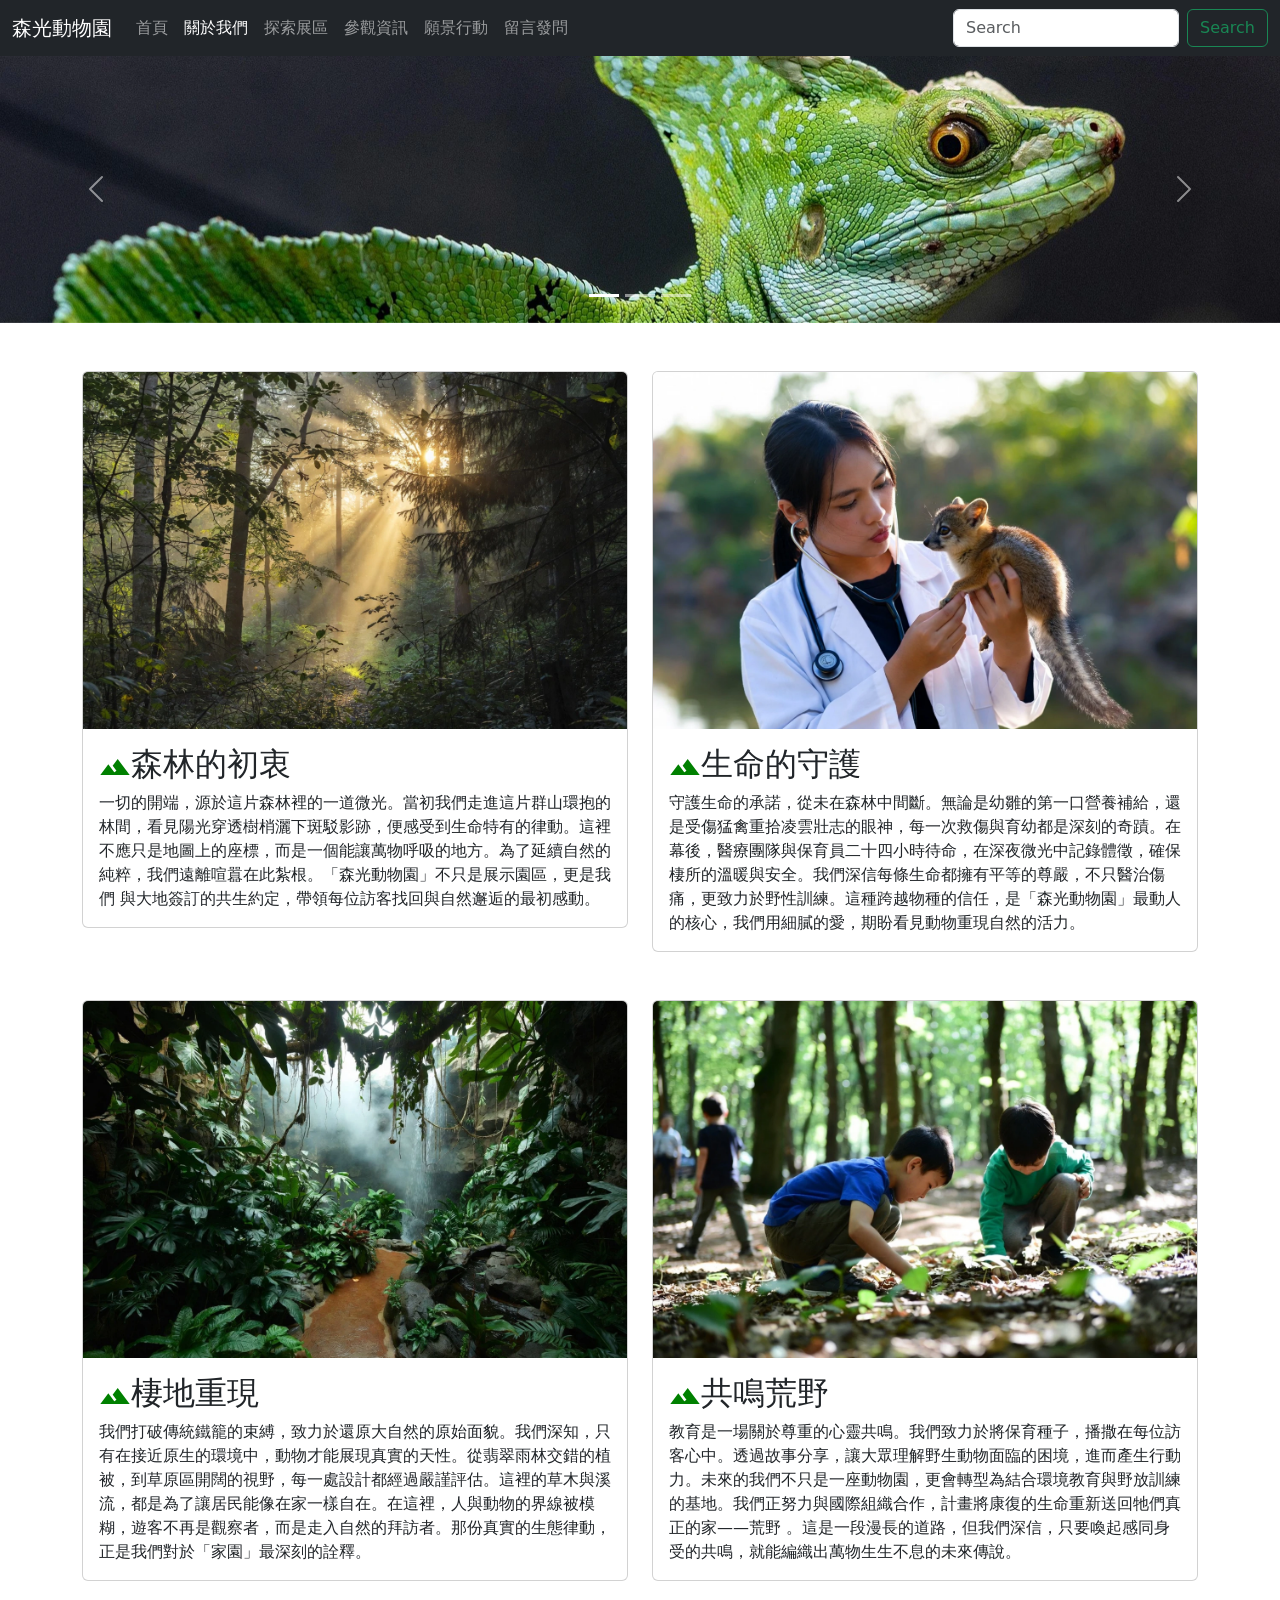
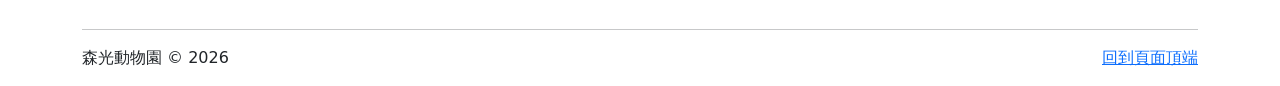
==== about.html @ 8e4613d2 "Add files via upload" ====
<!-- 宣告網頁文件是HTML5格式 -->
<!doctype html>
<!-- 網頁所屬地區的語言 -->
<html lang="zh-Hant-TW">
<!-- 檔頭 -->

<head>
  <!-- 文字編碼 -->
  <meta charset="utf-8">
  <!-- RWD響應式網站 -->
  <meta name="viewport" content="width=device-width, initial-scale=1">
  <!-- 網站作者(擁有者)、品牌名稱 -->
  <meta name="author" content="森光動物園">
  <!-- 網頁描述，網頁內容濃縮，可透過ChatGPT協助生成 -->
  <meta name="description" content="森光動物園致力於棲地重現與生命守護，透過還原自然環境與環境教育，帶領訪客走入萬物共生的奇蹟，共同編織荒野保育與永續未來的動人傳說。">
  <!-- 網頁編輯器 -->
  <meta name="generator" content="Visual Studio Code">
  <!-- 網頁關鍵字，網頁內容提取，可透過ChatGPT協助提取 -->
  <meta name="keywords" content="森光動物園,棲地重現,生命守護,自然環境還原,環境教育,萬物共生,荒野保育,永續未來,生態教育,動物園推薦">
  <!-- favicon品牌logo，第一行針對IE和其他瀏覽器，第二行針對IE之外的瀏覽器 -->
  <link rel="shortcut icon" href="favicon.ico" type="image/x-icon">
  <link rel="icon" href="favicon.ico" type="image/x-icon">
  <!-- 網頁標題，包含網站名稱和網頁名稱-->
  <title>森光動物園-關於我們</title>
  <!-- Boothstrap雲端CSS外部檔 -->
  <link href="https://cdn.jsdelivr.net/npm/bootstrap@5.3.8/dist/css/bootstrap.min.css" rel="stylesheet"
    integrity="sha384-sRIl4kxILFvY47J16cr9ZwB07vP4J8+LH7qKQnuqkuIAvNWLzeN8tE5YBujZqJLB" crossorigin="anonymous">
  <!-- 自訂的CSS -->
  <link rel="stylesheet" href="css/custom.css">
  <!-- GOogleIconFonts網頁小圖示 -->
  <link rel="stylesheet" href="https://fonts.googleapis.com/icon?family=Material+Icons">
  <!--GA追蹤碼  -->
  <!-- Google tag (gtag.js) -->
  <script async src="https://www.googletagmanager.com/gtag/js?id=G-NFK6RYYWR0"></script>
  <script>
    window.dataLayer = window.dataLayer || [];
    function gtag() { dataLayer.push(arguments); }
    gtag('js', new Date());

    gtag('config', 'G-NFK6RYYWR0');
  </script>
</head>
<!-- 網頁本文 -->

<body>
  <!-- 首頁 -->
  <header>
    <nav class="navbar navbar-expand-lg bg-dark navbar-dark">
      <div class="container-fluid">
        <a class="navbar-brand" href="index.html">森光動物園</a>
        <button class="navbar-toggler" type="button" data-bs-toggle="collapse" data-bs-target="#navbarSupportedContent"
          aria-controls="navbarSupportedContent" aria-expanded="false" aria-label="Toggle navigation">
          <span class="navbar-toggler-icon"></span>
        </button>
        <div class="collapse navbar-collapse" id="navbarSupportedContent">
          <ul class="navbar-nav me-auto mb-2 mb-lg-0">
            <li class="nav-item">
              <a class="nav-link" href="index.html">首頁</a>
            </li>
            <li class="nav-item">
              <a class="nav-link active" aria-current="page" href="about.html">關於我們</a>
            </li>
            <li class="nav-item">
              <a class="nav-link" href="explore.html">探索展區</a>
            </li>
            <li class="nav-item">
              <a class="nav-link" href="info.html">參觀資訊</a>
            </li>
            <li class="nav-item">
              <a class="nav-link" href="vision.html">願景行動</a>
            </li>
            <li class="nav-item">
              <a class="nav-link" href="https://toolkit.url.com.tw/bbs/index.php?email=bbs@trial-162231.url.tw" target="_blank">留言發問</a>
            </li>
          </ul>
          <form class="d-flex" role="search">
            <input class="form-control me-2" type="search" placeholder="Search" aria-label="Search" />
            <button class="btn btn-outline-success" type="submit">Search</button>
          </form>
        </div>
      </div>
    </nav>
  </header>
  <main>
    <!-- 輪播圖外層 -->
    <div id="carouselExampleIndicators" class="carousel slide">
      <div class="carousel-indicators">
        <button type="button" data-bs-target="#carouselExampleIndicators" data-bs-slide-to="0" class="active"
          aria-current="true" aria-label="Slide 1"></button>
        <button type="button" data-bs-target="#carouselExampleIndicators" data-bs-slide-to="1"
          aria-label="Slide 2"></button>
        <button type="button" data-bs-target="#carouselExampleIndicators" data-bs-slide-to="2"
          aria-label="Slide 3"></button>
      </div>
      <div class="carousel-inner">
        <div class="carousel-item active">
          <img src="images/index/yancabrera-basilisk-5951351_1920.webp" class="d-block w-100" alt="綠色大蜥蜴" title="綠色大蜥蜴"
            aria-lable="綠色大蜥蜴">
        </div>
        <div class="carousel-item">
          <img src="images/index/anilsharma26-dusky-leaf-monkeys-6933043_1920.webp" class="d-block w-100" alt="動物園黃葉猴"
            title="動物園黃葉猴" aria-lable="動物園黃葉猴">
        </div>
        <div class="carousel-item">
          <img src="images/index/lwittsieker-capybara-8209095_1920.webp" class="d-block w-100" alt="動物園水豚" title="動物園水豚"
            aria-lable="動物園水豚">
        </div>
      </div>
      <button class="carousel-control-prev" type="button" data-bs-target="#carouselExampleIndicators"
        data-bs-slide="prev">
        <span class="carousel-control-prev-icon" aria-hidden="true"></span>
        <span class="visually-hidden">Previous</span>
      </button>
      <button class="carousel-control-next" type="button" data-bs-target="#carouselExampleIndicators"
        data-bs-slide="next">
        <span class="carousel-control-next-icon" aria-hidden="true"></span>
        <span class="visually-hidden">Next</span>
      </button>
    </div>
    <div class="container">
      <div class="row">
        <div class="col-lg-6">
          <div class="card mt-5">
            <img src="images/about/forest-morning-sun-rays.webp" class="card-img-top" alt="森林的一道微光" title="森林的一道微光"
              ari-lable="森林的一道微光">
            <div class="card-body">
              <h2 class="card-title"><i class="material-icons"
                  style="font-size:2rem;color:green; vertical-align: text-bottom;">filter_hdr</i>森林的初衷</h5>
                <p class="card-text">
                  一切的開端，源於這片森林裡的一道微光。當初我們走進這片群山環抱的林間，看見陽光穿透樹梢灑下斑駁影跡，便感受到生命特有的律動。這裡不應只是地圖上的座標，而是一個能讓萬物呼吸的地方。為了延續自然的純粹，我們遠離喧囂在此紮根。「森光動物園」不只是展示園區，更是我們<span
                    class="text-pink"> 與大地簽訂的共生約定</span>，帶領每位訪客找回與自然邂逅的最初感動。</p>
            </div>
          </div>
        </div>
        <div class="col-lg-6">
          <div class="card mt-5">
            <img src="images/about/vet-checking-small-wild-animal.webp" class="card-img-top" alt="醫療團退的保育員守護生命"
              title="醫療團退的保育員守護生命" ari-lable="醫療團退的保育員守護生命">
            <div class="card-body">
              <h2 class="card-title"><i class="material-icons"
                  style="font-size:2rem;color:green; vertical-align: text-bottom;">filter_hdr</i>生命的守護</h2>
              <p class="card-text">
                守護生命的承諾，從未在森林中間斷。無論是幼雛的第一口營養補給，還是受傷猛禽重拾凌雲壯志的眼神，每一次救傷與育幼都是深刻的奇蹟。在幕後，<span
                  class="text-pink">醫療團隊與保育員二十四小時待命</span>，在深夜微光中記錄體徵，確保棲所的溫暖與安全。我們深信每條生命都擁有平等的尊嚴，不只醫治傷痛，更致力於野性訓練。這種跨越物種的信任，是「森光動物園」最動人的核心，我們用細膩的愛，期盼看見動物重現自然的活力。
              </p>
            </div>
          </div>
        </div>
        <div class="col-lg-6">
          <div class="card mt-5">
            <img src="images/about/immersion-zoo-design-rainforest.webp" class="card-img-top" alt="沉浸式動物園雨林"
              title="沉浸式動物園雨林" ari-lable="沉浸式動物園雨林">
            <div class="card-body">
              <h2 class="card-title"><i class="material-icons"
                  style="font-size:2rem;color:green; vertical-align: text-bottom;">filter_hdr</i>棲地重現</h2>
              <p class="card-text">
                我們打破傳統鐵籠的束縛，致力於還原大自然的原始面貌。我們深知，只有在接近原生的環境中，動物才能展現真實的天性。從翡翠雨林交錯的植被，到草原區開闊的視野，每一處設計都經過嚴謹評估。這裡的草木與溪流，都是為了讓居民能像在家一樣自在。在這裡，人與動物的界線被模糊，遊客不再是觀察者，而是走入自然的拜訪者。<span
                  class="text-pink">那份真實的生態律動</span>，正是我們對於「家園」最深刻的詮釋。</p>
            </div>
          </div>
        </div>
        <div class="col-lg-6">
          <div class="card mt-5">
            <img src="images/about/kids nature exploration forest.webp" class="card-img-top" alt="森林的一道微光"
              title="森林的一道微光" ari-lable="森林的一道微光">
            <div class="card-body">
              <h2 class="card-title"><i class="material-icons"
                  style="font-size:2rem;color:green; vertical-align: text-bottom;">filter_hdr</i>共鳴荒野</h2>
              <p class="card-text">
              教育是一場關於尊重的心靈共鳴。我們致力於將保育種子，播撒在每位訪客心中。透過故事分享，讓大眾理解野生動物面臨的困境，進而產生行動力。未來的我們不只是一座動物園，更會轉型為結合環境教育與野放訓練的基地。我們正努力與國際組織合作，計畫將康復的生命<span class="text-pink">重新送回牠們真正的家——荒野 </span>。這是一段漫長的道路，但我們深信，只要喚起感同身受的共鳴，就能編織出萬物生生不息的未來傳說。
                 </p>
            </div>
          </div>
        </div>

      </div>
    </div>
    <!-- <p><iframe src="https://www.google.com/maps/d/embed?mid=1Gw4lK6oyBhxYpN2qsZ4STlYbp99zUgQ&ehbc=2E312F" width="640" height="480"></iframe> -->

    </div>
    <footer class="container mt-5">
      <hr>
      <p class="float-end">
        <a href="#top" class="btn-dark-gold">回到頁面頂端</a>
      </p>

      <p>森光動物園 &copy; 2026</p>
    </footer>
  </main>
  <!-- Bootstrap雲端JS外部檔 -->
  <script src="https://cdn.jsdelivr.net/npm/bootstrap@5.3.8/dist/js/bootstrap.bundle.min.js"
    integrity="sha384-FKyoEForCGlyvwx9Hj09JcYn3nv7wiPVlz7YYwJrWVcXK/BmnVDxM+D2scQbITxI"
    crossorigin="anonymous"></script>
</body>

</html>
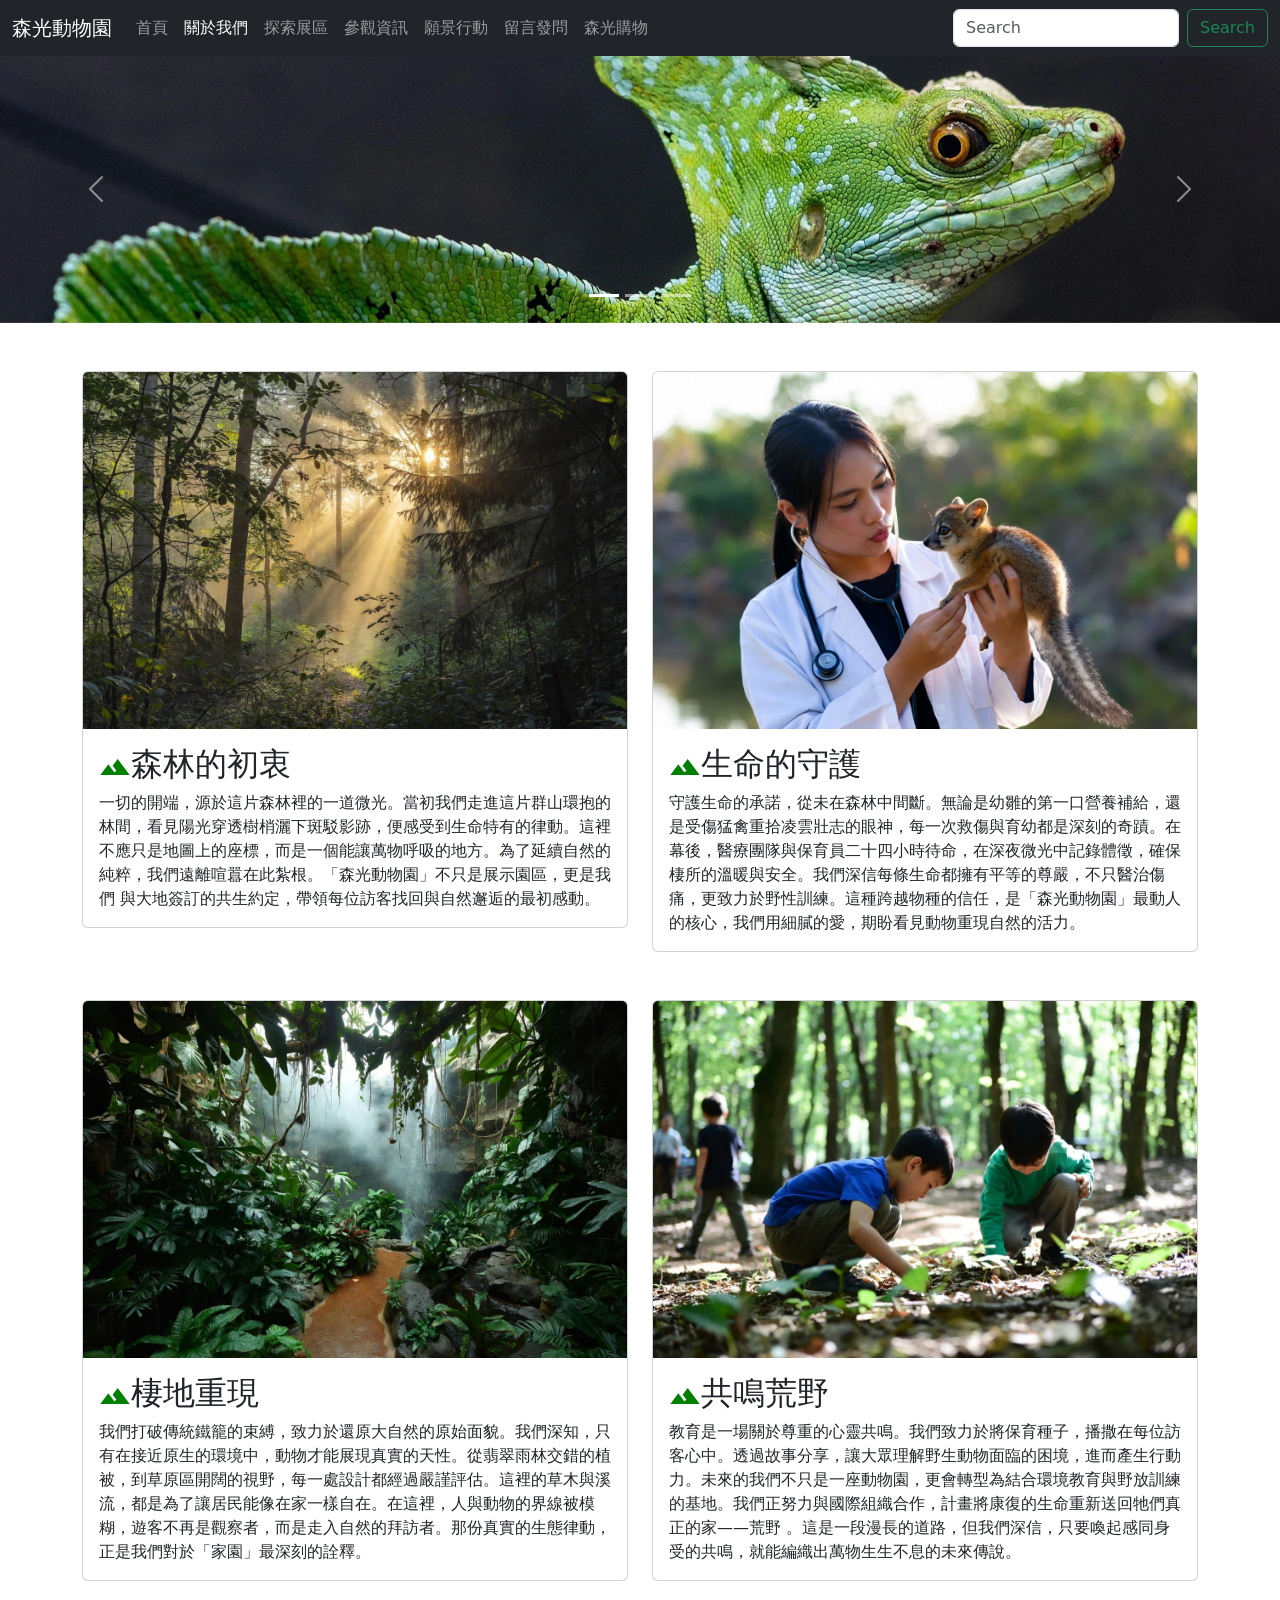
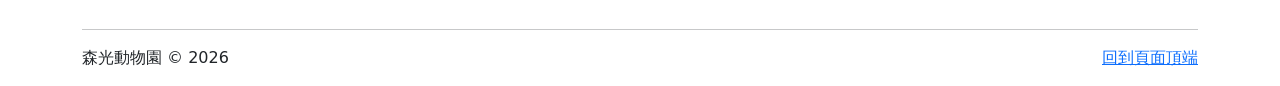
==== commit 8aa803ba: "Add files via upload" ====
--- a/about.html
+++ b/about.html
@@ -71,6 +71,9 @@
             </li>
             <li class="nav-item">
               <a class="nav-link" href="https://toolkit.url.com.tw/bbs/index.php?email=bbs@trial-162231.url.tw" target="_blank">留言發問</a>
+            </li>
+            <li class="nav-item">
+              <a class="nav-link" href="https://forestlighting.easy.co" target="_blank">森光購物</a>
             </li>
           </ul>
           <form class="d-flex" role="search">
